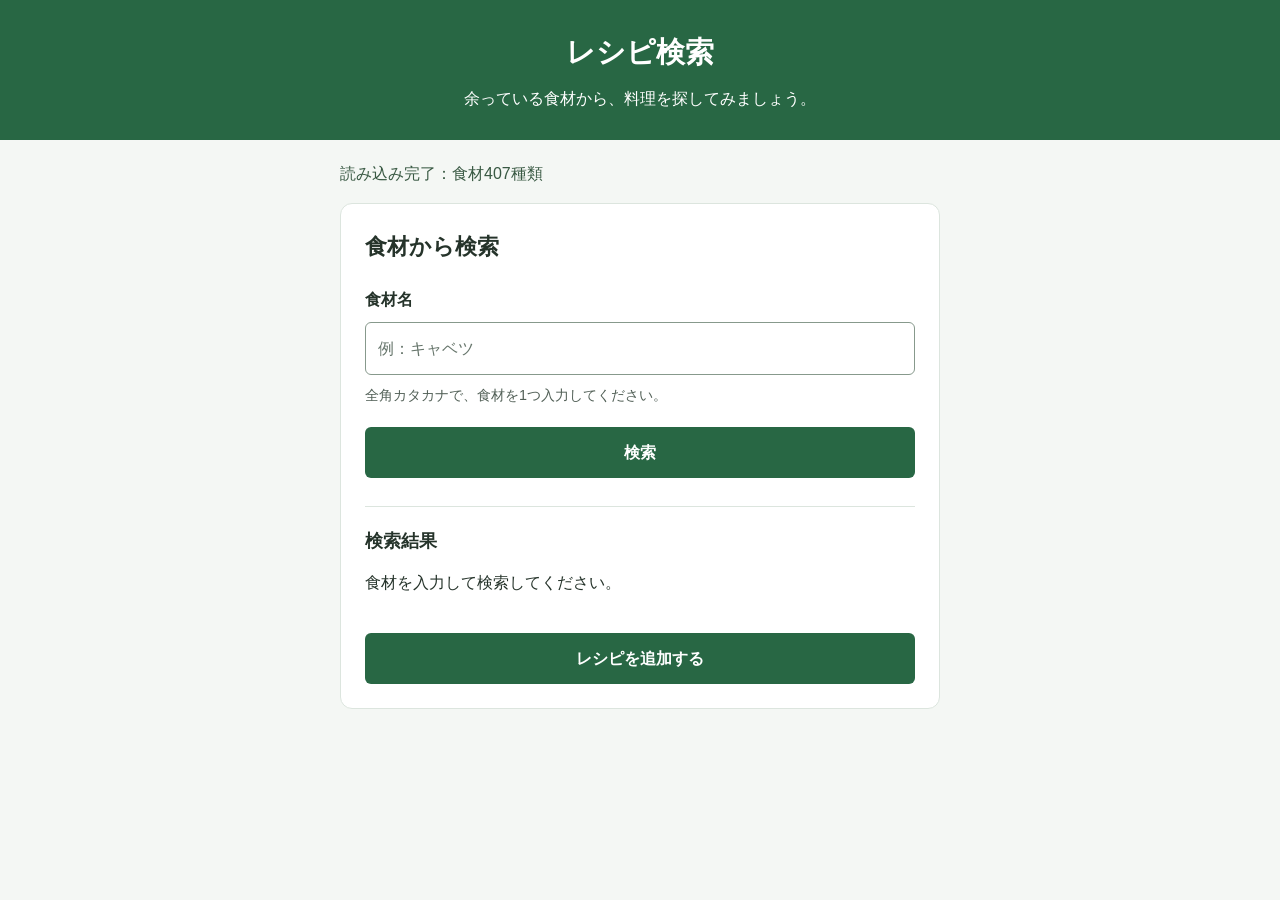
==== index.html @ 27643067 "Add files via upload" ====
<!DOCTYPE html>
<html lang="ja">
<head>
    <meta charset="UTF-8">
    <meta name="viewport" content="width=device-width, initial-scale=1.0">

    <title>レシピ検索</title>

    <link rel="stylesheet" href="./css/style.css">
    <script type="module" src="./js/main.js"></script>
</head>

<body>
    <header>
        <h1>レシピ検索</h1>
        <p>余っている食材から、料理を探してみましょう。</p>
    </header>

    <main>
        <!-- 読み込み状況や処理結果 -->
        <p id="status-message" role="status" aria-live="polite">
            レシピデータを読み込んでいます。
        </p>

        <!-- エラーメッセージ -->
        <p id="error-message" role="alert" hidden></p>

        <!-- 検索画面 -->
        <section id="search-screen" aria-labelledby="search-heading">
            <h2 id="search-heading">食材から検索</h2>

            <form id="search-form">
                <div class="form-group">
                    <label for="search-ingredient">食材名</label>

                    <input
                        type="text"
                        id="search-ingredient"
                        name="ingredient"
                        placeholder="例：キャベツ"
                        aria-describedby="search-help"
                        autocomplete="off"
                        required
                        disabled
                    >

                    <p id="search-help">
                        全角カタカナで、食材を1つ入力してください。
                    </p>
                </div>

                <button type="submit" id="search-button" disabled>
                    検索
                </button>
            </form>

            <section
                id="search-results"
                aria-labelledby="results-heading"
                aria-live="polite"
            >
                <h3 id="results-heading">検索結果</h3>

                <p id="result-message">
                    食材を入力して検索してください。
                </p>

                <!-- JavaScriptで料理名のli要素を追加する -->
                <ul id="recipe-list"></ul>
            </section>

            <button type="button" id="open-add-button" disabled>
                レシピを追加する
            </button>
        </section>

        <!-- 追加画面：最初は非表示 -->
        <section
            id="add-screen"
            aria-labelledby="add-heading"
            hidden
        >
            <h2 id="add-heading">レシピ追加</h2>

            <form id="add-form">
                <div class="form-group">
                    <label for="recipe-name">料理名</label>

                    <input
                        type="text"
                        id="recipe-name"
                        name="recipeName"
                        placeholder="例：肉じゃが"
                        aria-describedby="recipe-name-help"
                        required
                    >

                    <p id="recipe-name-help">
                        料理名には半角カンマを入れないでください。
                    </p>
                </div>

                <div class="form-group">
                    <label for="ingredient-names">材料名</label>

                    <input
                        type="text"
                        id="ingredient-names"
                        name="ingredientNames"
                        placeholder="例：ジャガイモ,タマネギ,ニンジン"
                        aria-describedby="ingredients-help"
                        autocomplete="off"
                        required
                    >

                    <p id="ingredients-help">
                        材料は全角カタカナで入力し、
                        複数ある場合は半角カンマ「,」で区切ってください。
                    </p>
                </div>

                <p>
                    追加したデータは、この端末のブラウザーに保存します。
                    他の端末とは自動共有されません。
                </p>

                <div class="button-group">
                    <button type="submit" id="confirm-add-button">
                        確定
                    </button>

                    <button type="button" id="back-button">
                        戻る
                    </button>
                </div>
            </form>
        </section>

        <noscript>
            <p>
                このアプリを使うには、
                ブラウザーのJavaScriptを有効にしてください。
            </p>
        </noscript>
    </main>
</body>
</html>
---- css/style.css ----
@charset "UTF-8";/* すべての部品で、余白や枠線を幅に含める */
* {
    box-sizing: border-box;
}

/* HTMLでhiddenが付いている要素は非表示 */
[hidden] {
    display: none !important;
}

/* ページ全体 */
body {
    margin: 0;
    background-color: #f4f7f4;
    color: #25332a;
    font-family:
        "Noto Sans JP",
        "Yu Gothic",
        "Meiryo",
        sans-serif;
    line-height: 1.7;
}

/* ページ上部 */
header {
    padding: 28px 20px;
    background-color: #286744;
    color: white;
    text-align: center;
}

header h1 {
    margin: 0 0 8px;
    font-size: 1.8rem;
}

header p {
    margin: 0;
}

/* コンテンツの幅 */
main {
    width: 100%;
    max-width: 640px;
    margin: 0 auto;
    padding: 20px;
}

/* 検索画面と追加画面 */
#search-screen,
#add-screen {
    padding: 24px;
    background-color: white;
    border: 1px solid #dce5de;
    border-radius: 12px;
}

h2 {
    margin: 0 0 20px;
    font-size: 1.4rem;
}

h3 {
    margin: 0 0 12px;
    font-size: 1.1rem;
}

/* 入力欄のまとまり */
.form-group {
    margin-bottom: 20px;
}

label {
    display: block;
    margin-bottom: 8px;
    font-weight: bold;
}

/* 入力欄 */
input[type="text"] {
    display: block;
    width: 100%;
    min-height: 48px;
    padding: 12px;
    border: 1px solid #87998c;
    border-radius: 6px;
    background-color: white;
    color: #25332a;
    font: inherit;

    /* スマホでも読みやすい文字サイズ */
    font-size: 16px;
}

input::placeholder {
    color: #66756b;
}

#search-help,
#recipe-name-help,
#ingredients-help {
    margin: 8px 0 0;
    color: #526057;
    font-size: 0.9rem;
}

/* ボタン共通 */
button {
    min-height: 48px;
    padding: 12px 20px;
    border: none;
    border-radius: 6px;
    background-color: #286744;
    color: white;
    font: inherit;
    font-weight: bold;
    cursor: pointer;
}

button:hover:not(:disabled) {
    background-color: #1d5033;
}

/* キーボード操作時の選択位置 */
input:focus-visible,
button:focus-visible {
    outline: 3px solid #1565c0;
    outline-offset: 3px;
}

/* 読み込み中など、操作できない状態 */
button:disabled {
    background-color: #e1e6e2;
    color: #59665d;
    cursor: not-allowed;
}

input:disabled {
    background-color: #edf0ed;
    color: #59665d;
    cursor: not-allowed;
}

/* 検索ボタン */
#search-button {
    width: 100%;
}

/* 検索結果 */
#search-results {
    margin-top: 28px;
    padding-top: 20px;
    border-top: 1px solid #dce5de;
}

#result-message {
    margin: 0 0 12px;
    overflow-wrap: anywhere;
}

#recipe-list {
    display: grid;
    gap: 10px;
    margin: 0;
    padding: 0;
    list-style: none;
}

#recipe-list li {
    padding: 12px 16px;
    border-left: 4px solid #398054;
    border-radius: 6px;
    background-color: #f0f6f1;
    overflow-wrap: anywhere;
}

/* 追加画面を開くボタン */
#open-add-button {
    width: 100%;
    margin-top: 24px;
}

/* 確定・戻るボタン */
.button-group {
    display: flex;
    gap: 12px;
    margin-top: 24px;
}

.button-group button {
    flex: 1;
}

#back-button {
    border: 1px solid #87998c;
    background-color: white;
    color: #25332a;
}

#back-button:hover {
    background-color: #edf3ee;
}

/* 状況・エラーメッセージ */
#status-message {
    margin: 0 0 16px;
    color: #395943;
    overflow-wrap: anywhere;
    white-space: pre-line;
}

#error-message {
    margin: 0 0 16px;
    padding: 12px;
    border: 1px solid #ba3333;
    border-radius: 6px;
    background-color: #fff0f0;
    color: #8a2020;
    overflow-wrap: anywhere;
    white-space: pre-line;
}

/* 画面幅が狭いスマホ向け */
@media (max-width: 480px) {
    header {
        padding: 22px 16px;
    }

    header h1 {
        font-size: 1.5rem;
    }

    main {
        padding: 16px 12px;
    }

    #search-screen,
    #add-screen {
        padding: 20px 16px;
    }

    .button-group {
        flex-direction: column;
    }

    .button-group button {
        width: 100%;
    }
}
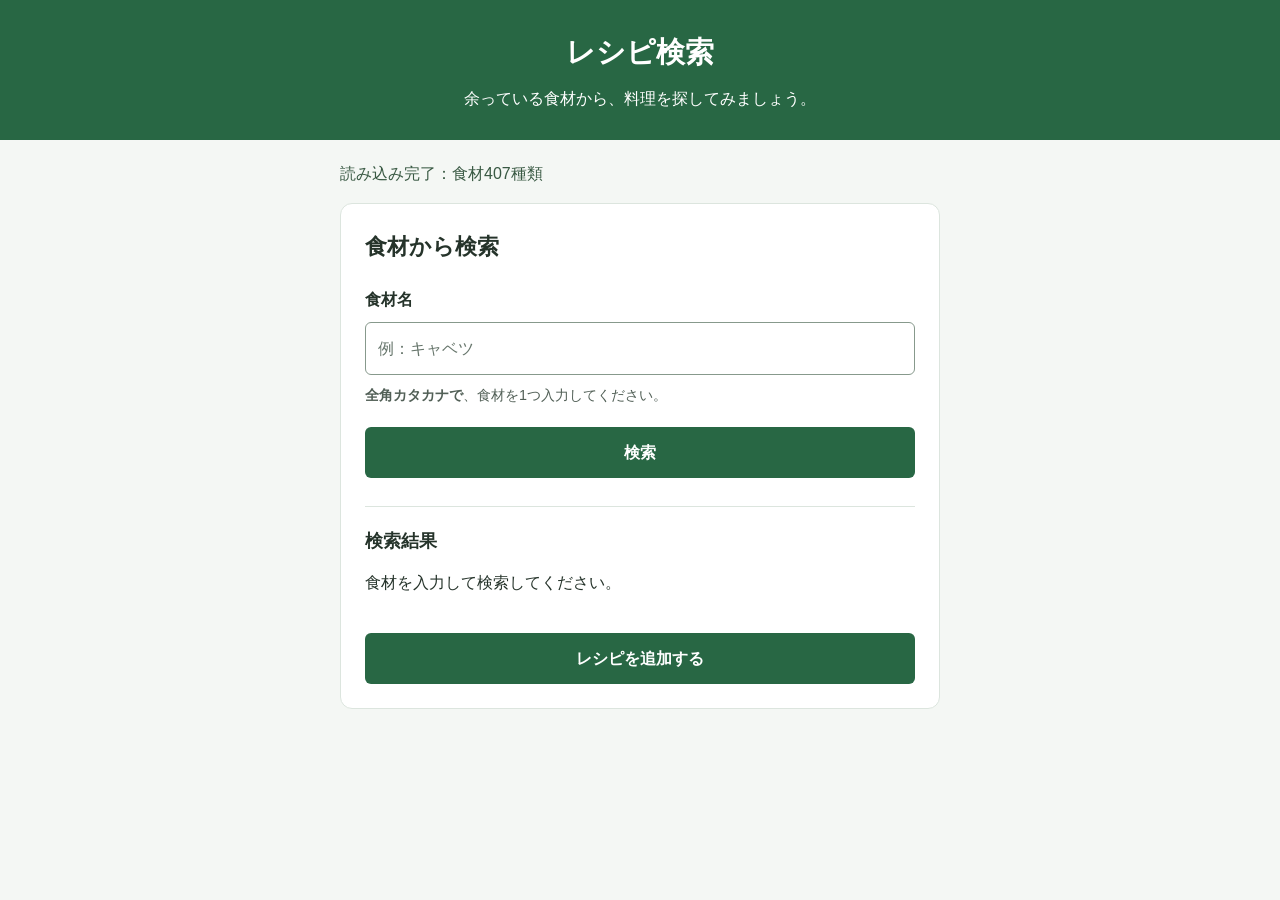
==== commit 02f63ea6: "Add files via upload" ====
--- a/index.html
+++ b/index.html
@@ -1,147 +1,147 @@
-<!DOCTYPE html>
-<html lang="ja">
-<head>
-    <meta charset="UTF-8">
-    <meta name="viewport" content="width=device-width, initial-scale=1.0">
-
-    <title>レシピ検索</title>
-
-    <link rel="stylesheet" href="./css/style.css">
-    <script type="module" src="./js/main.js"></script>
-</head>
-
-<body>
-    <header>
-        <h1>レシピ検索</h1>
-        <p>余っている食材から、料理を探してみましょう。</p>
-    </header>
-
-    <main>
-        <!-- 読み込み状況や処理結果 -->
-        <p id="status-message" role="status" aria-live="polite">
-            レシピデータを読み込んでいます。
-        </p>
-
-        <!-- エラーメッセージ -->
-        <p id="error-message" role="alert" hidden></p>
-
-        <!-- 検索画面 -->
-        <section id="search-screen" aria-labelledby="search-heading">
-            <h2 id="search-heading">食材から検索</h2>
-
-            <form id="search-form">
-                <div class="form-group">
-                    <label for="search-ingredient">食材名</label>
-
-                    <input
-                        type="text"
-                        id="search-ingredient"
-                        name="ingredient"
-                        placeholder="例：キャベツ"
-                        aria-describedby="search-help"
-                        autocomplete="off"
-                        required
-                        disabled
-                    >
-
-                    <p id="search-help">
-                        全角カタカナで、食材を1つ入力してください。
-                    </p>
-                </div>
-
-                <button type="submit" id="search-button" disabled>
-                    検索
-                </button>
-            </form>
-
-            <section
-                id="search-results"
-                aria-labelledby="results-heading"
-                aria-live="polite"
-            >
-                <h3 id="results-heading">検索結果</h3>
-
-                <p id="result-message">
-                    食材を入力して検索してください。
-                </p>
-
-                <!-- JavaScriptで料理名のli要素を追加する -->
-                <ul id="recipe-list"></ul>
-            </section>
-
-            <button type="button" id="open-add-button" disabled>
-                レシピを追加する
-            </button>
-        </section>
-
-        <!-- 追加画面：最初は非表示 -->
-        <section
-            id="add-screen"
-            aria-labelledby="add-heading"
-            hidden
-        >
-            <h2 id="add-heading">レシピ追加</h2>
-
-            <form id="add-form">
-                <div class="form-group">
-                    <label for="recipe-name">料理名</label>
-
-                    <input
-                        type="text"
-                        id="recipe-name"
-                        name="recipeName"
-                        placeholder="例：肉じゃが"
-                        aria-describedby="recipe-name-help"
-                        required
-                    >
-
-                    <p id="recipe-name-help">
-                        料理名には半角カンマを入れないでください。
-                    </p>
-                </div>
-
-                <div class="form-group">
-                    <label for="ingredient-names">材料名</label>
-
-                    <input
-                        type="text"
-                        id="ingredient-names"
-                        name="ingredientNames"
-                        placeholder="例：ジャガイモ,タマネギ,ニンジン"
-                        aria-describedby="ingredients-help"
-                        autocomplete="off"
-                        required
-                    >
-
-                    <p id="ingredients-help">
-                        材料は全角カタカナで入力し、
-                        複数ある場合は半角カンマ「,」で区切ってください。
-                    </p>
-                </div>
-
-                <p>
-                    追加したデータは、この端末のブラウザーに保存します。
-                    他の端末とは自動共有されません。
-                </p>
-
-                <div class="button-group">
-                    <button type="submit" id="confirm-add-button">
-                        確定
-                    </button>
-
-                    <button type="button" id="back-button">
-                        戻る
-                    </button>
-                </div>
-            </form>
-        </section>
-
-        <noscript>
-            <p>
-                このアプリを使うには、
-                ブラウザーのJavaScriptを有効にしてください。
-            </p>
-        </noscript>
-    </main>
-</body>
-</html>+<!DOCTYPE html>
+<html lang="ja">
+<head>
+    <meta charset="UTF-8">
+    <meta name="viewport" content="width=device-width, initial-scale=1.0">
+
+    <title>レシピ検索</title>
+
+    <link rel="stylesheet" href="./css/style.css">
+    <script type="module" src="./js/main.js"></script>
+</head>
+
+<body>
+    <header>
+        <h1>レシピ検索</h1>
+        <p>余っている食材から、料理を探してみましょう。</p>
+    </header>
+
+    <main>
+        <!-- 読み込み状況や処理結果 -->
+        <p id="status-message" role="status" aria-live="polite">
+            レシピデータを読み込んでいます。
+        </p>
+
+        <!-- エラーメッセージ -->
+        <p id="error-message" role="alert" hidden></p>
+
+        <!-- 検索画面 -->
+        <section id="search-screen" aria-labelledby="search-heading">
+            <h2 id="search-heading">食材から検索</h2>
+
+            <form id="search-form">
+                <div class="form-group">
+                    <label for="search-ingredient">食材名</label>
+
+                    <input
+                        type="text"
+                        id="search-ingredient"
+                        name="ingredient"
+                        placeholder="例：キャベツ"
+                        aria-describedby="search-help"
+                        autocomplete="off"
+                        required
+                        disabled
+                    >
+
+                    <p id="search-help">
+                        <strong>全角カタカナで</strong>、食材を1つ入力してください。
+                    </p>
+                </div>
+
+                <button type="submit" id="search-button" disabled>
+                    検索
+                </button>
+            </form>
+
+            <section
+                id="search-results"
+                aria-labelledby="results-heading"
+                aria-live="polite"
+            >
+                <h3 id="results-heading">検索結果</h3>
+
+                <p id="result-message">
+                    食材を入力して検索してください。
+                </p>
+
+                <!-- JavaScriptで料理名のli要素を追加する -->
+                <ul id="recipe-list"></ul>
+            </section>
+
+            <button type="button" id="open-add-button" disabled>
+                レシピを追加する
+            </button>
+        </section>
+
+        <!-- 追加画面：最初は非表示 -->
+        <section
+            id="add-screen"
+            aria-labelledby="add-heading"
+            hidden
+        >
+            <h2 id="add-heading">レシピ追加</h2>
+
+            <form id="add-form">
+                <div class="form-group">
+                    <label for="recipe-name">料理名</label>
+
+                    <input
+                        type="text"
+                        id="recipe-name"
+                        name="recipeName"
+                        placeholder="例：肉じゃが"
+                        aria-describedby="recipe-name-help"
+                        required
+                    >
+
+                    <p id="recipe-name-help">
+                        料理名には半角カンマを入れないでください。
+                    </p>
+                </div>
+
+                <div class="form-group">
+                    <label for="ingredient-names">材料名</label>
+
+                    <input
+                        type="text"
+                        id="ingredient-names"
+                        name="ingredientNames"
+                        placeholder="例：ジャガイモ,タマネギ,ニンジン"
+                        aria-describedby="ingredients-help"
+                        autocomplete="off"
+                        required
+                    >
+
+                    <p id="ingredients-help">
+                        材料は全角カタカナで入力し、
+                        複数ある場合は半角カンマ「,」で区切ってください。
+                    </p>
+                </div>
+
+                <p>
+                    追加したデータは、この端末のブラウザーに保存します。
+                    他の端末とは自動共有されません。
+                </p>
+
+                <div class="button-group">
+                    <button type="submit" id="confirm-add-button">
+                        確定
+                    </button>
+
+                    <button type="button" id="back-button">
+                        戻る
+                    </button>
+                </div>
+            </form>
+        </section>
+
+        <noscript>
+            <p>
+                このアプリを使うには、
+                ブラウザーのJavaScriptを有効にしてください。
+            </p>
+        </noscript>
+    </main>
+</body>
+</html>
--- a/css/style.css
+++ b/css/style.css
@@ -1,249 +1,249 @@
-@charset "UTF-8";/* すべての部品で、余白や枠線を幅に含める */
-* {
-    box-sizing: border-box;
-}
-
-/* HTMLでhiddenが付いている要素は非表示 */
-[hidden] {
-    display: none !important;
-}
-
-/* ページ全体 */
-body {
-    margin: 0;
-    background-color: #f4f7f4;
-    color: #25332a;
-    font-family:
-        "Noto Sans JP",
-        "Yu Gothic",
-        "Meiryo",
-        sans-serif;
-    line-height: 1.7;
-}
-
-/* ページ上部 */
-header {
-    padding: 28px 20px;
-    background-color: #286744;
-    color: white;
-    text-align: center;
-}
-
-header h1 {
-    margin: 0 0 8px;
-    font-size: 1.8rem;
-}
-
-header p {
-    margin: 0;
-}
-
-/* コンテンツの幅 */
-main {
-    width: 100%;
-    max-width: 640px;
-    margin: 0 auto;
-    padding: 20px;
-}
-
-/* 検索画面と追加画面 */
-#search-screen,
-#add-screen {
-    padding: 24px;
-    background-color: white;
-    border: 1px solid #dce5de;
-    border-radius: 12px;
-}
-
-h2 {
-    margin: 0 0 20px;
-    font-size: 1.4rem;
-}
-
-h3 {
-    margin: 0 0 12px;
-    font-size: 1.1rem;
-}
-
-/* 入力欄のまとまり */
-.form-group {
-    margin-bottom: 20px;
-}
-
-label {
-    display: block;
-    margin-bottom: 8px;
-    font-weight: bold;
-}
-
-/* 入力欄 */
-input[type="text"] {
-    display: block;
-    width: 100%;
-    min-height: 48px;
-    padding: 12px;
-    border: 1px solid #87998c;
-    border-radius: 6px;
-    background-color: white;
-    color: #25332a;
-    font: inherit;
-
-    /* スマホでも読みやすい文字サイズ */
-    font-size: 16px;
-}
-
-input::placeholder {
-    color: #66756b;
-}
-
-#search-help,
-#recipe-name-help,
-#ingredients-help {
-    margin: 8px 0 0;
-    color: #526057;
-    font-size: 0.9rem;
-}
-
-/* ボタン共通 */
-button {
-    min-height: 48px;
-    padding: 12px 20px;
-    border: none;
-    border-radius: 6px;
-    background-color: #286744;
-    color: white;
-    font: inherit;
-    font-weight: bold;
-    cursor: pointer;
-}
-
-button:hover:not(:disabled) {
-    background-color: #1d5033;
-}
-
-/* キーボード操作時の選択位置 */
-input:focus-visible,
-button:focus-visible {
-    outline: 3px solid #1565c0;
-    outline-offset: 3px;
-}
-
-/* 読み込み中など、操作できない状態 */
-button:disabled {
-    background-color: #e1e6e2;
-    color: #59665d;
-    cursor: not-allowed;
-}
-
-input:disabled {
-    background-color: #edf0ed;
-    color: #59665d;
-    cursor: not-allowed;
-}
-
-/* 検索ボタン */
-#search-button {
-    width: 100%;
-}
-
-/* 検索結果 */
-#search-results {
-    margin-top: 28px;
-    padding-top: 20px;
-    border-top: 1px solid #dce5de;
-}
-
-#result-message {
-    margin: 0 0 12px;
-    overflow-wrap: anywhere;
-}
-
-#recipe-list {
-    display: grid;
-    gap: 10px;
-    margin: 0;
-    padding: 0;
-    list-style: none;
-}
-
-#recipe-list li {
-    padding: 12px 16px;
-    border-left: 4px solid #398054;
-    border-radius: 6px;
-    background-color: #f0f6f1;
-    overflow-wrap: anywhere;
-}
-
-/* 追加画面を開くボタン */
-#open-add-button {
-    width: 100%;
-    margin-top: 24px;
-}
-
-/* 確定・戻るボタン */
-.button-group {
-    display: flex;
-    gap: 12px;
-    margin-top: 24px;
-}
-
-.button-group button {
-    flex: 1;
-}
-
-#back-button {
-    border: 1px solid #87998c;
-    background-color: white;
-    color: #25332a;
-}
-
-#back-button:hover {
-    background-color: #edf3ee;
-}
-
-/* 状況・エラーメッセージ */
-#status-message {
-    margin: 0 0 16px;
-    color: #395943;
-    overflow-wrap: anywhere;
-    white-space: pre-line;
-}
-
-#error-message {
-    margin: 0 0 16px;
-    padding: 12px;
-    border: 1px solid #ba3333;
-    border-radius: 6px;
-    background-color: #fff0f0;
-    color: #8a2020;
-    overflow-wrap: anywhere;
-    white-space: pre-line;
-}
-
-/* 画面幅が狭いスマホ向け */
-@media (max-width: 480px) {
-    header {
-        padding: 22px 16px;
-    }
-
-    header h1 {
-        font-size: 1.5rem;
-    }
-
-    main {
-        padding: 16px 12px;
-    }
-
-    #search-screen,
-    #add-screen {
-        padding: 20px 16px;
-    }
-
-    .button-group {
-        flex-direction: column;
-    }
-
-    .button-group button {
-        width: 100%;
-    }
+@charset "UTF-8";/* すべての部品で、余白や枠線を幅に含める */
+* {
+    box-sizing: border-box;
+}
+
+/* HTMLでhiddenが付いている要素は非表示 */
+[hidden] {
+    display: none !important;
+}
+
+/* ページ全体 */
+body {
+    margin: 0;
+    background-color: #f4f7f4;
+    color: #25332a;
+    font-family:
+        "Noto Sans JP",
+        "Yu Gothic",
+        "Meiryo",
+        sans-serif;
+    line-height: 1.7;
+}
+
+/* ページ上部 */
+header {
+    padding: 28px 20px;
+    background-color: #286744;
+    color: white;
+    text-align: center;
+}
+
+header h1 {
+    margin: 0 0 8px;
+    font-size: 1.8rem;
+}
+
+header p {
+    margin: 0;
+}
+
+/* コンテンツの幅 */
+main {
+    width: 100%;
+    max-width: 640px;
+    margin: 0 auto;
+    padding: 20px;
+}
+
+/* 検索画面と追加画面 */
+#search-screen,
+#add-screen {
+    padding: 24px;
+    background-color: white;
+    border: 1px solid #dce5de;
+    border-radius: 12px;
+}
+
+h2 {
+    margin: 0 0 20px;
+    font-size: 1.4rem;
+}
+
+h3 {
+    margin: 0 0 12px;
+    font-size: 1.1rem;
+}
+
+/* 入力欄のまとまり */
+.form-group {
+    margin-bottom: 20px;
+}
+
+label {
+    display: block;
+    margin-bottom: 8px;
+    font-weight: bold;
+}
+
+/* 入力欄 */
+input[type="text"] {
+    display: block;
+    width: 100%;
+    min-height: 48px;
+    padding: 12px;
+    border: 1px solid #87998c;
+    border-radius: 6px;
+    background-color: white;
+    color: #25332a;
+    font: inherit;
+
+    /* スマホでも読みやすい文字サイズ */
+    font-size: 16px;
+}
+
+input::placeholder {
+    color: #66756b;
+}
+
+#search-help,
+#recipe-name-help,
+#ingredients-help {
+    margin: 8px 0 0;
+    color: #526057;
+    font-size: 0.9rem;
+}
+
+/* ボタン共通 */
+button {
+    min-height: 48px;
+    padding: 12px 20px;
+    border: none;
+    border-radius: 6px;
+    background-color: #286744;
+    color: white;
+    font: inherit;
+    font-weight: bold;
+    cursor: pointer;
+}
+
+button:hover:not(:disabled) {
+    background-color: #1d5033;
+}
+
+/* キーボード操作時の選択位置 */
+input:focus-visible,
+button:focus-visible {
+    outline: 3px solid #1565c0;
+    outline-offset: 3px;
+}
+
+/* 読み込み中など、操作できない状態 */
+button:disabled {
+    background-color: #e1e6e2;
+    color: #59665d;
+    cursor: not-allowed;
+}
+
+input:disabled {
+    background-color: #edf0ed;
+    color: #59665d;
+    cursor: not-allowed;
+}
+
+/* 検索ボタン */
+#search-button {
+    width: 100%;
+}
+
+/* 検索結果 */
+#search-results {
+    margin-top: 28px;
+    padding-top: 20px;
+    border-top: 1px solid #dce5de;
+}
+
+#result-message {
+    margin: 0 0 12px;
+    overflow-wrap: anywhere;
+}
+
+#recipe-list {
+    display: grid;
+    gap: 10px;
+    margin: 0;
+    padding: 0;
+    list-style: none;
+}
+
+#recipe-list li {
+    padding: 12px 16px;
+    border-left: 4px solid #398054;
+    border-radius: 6px;
+    background-color: #f0f6f1;
+    overflow-wrap: anywhere;
+}
+
+/* 追加画面を開くボタン */
+#open-add-button {
+    width: 100%;
+    margin-top: 24px;
+}
+
+/* 確定・戻るボタン */
+.button-group {
+    display: flex;
+    gap: 12px;
+    margin-top: 24px;
+}
+
+.button-group button {
+    flex: 1;
+}
+
+#back-button {
+    border: 1px solid #87998c;
+    background-color: white;
+    color: #25332a;
+}
+
+#back-button:hover {
+    background-color: #edf3ee;
+}
+
+/* 状況・エラーメッセージ */
+#status-message {
+    margin: 0 0 16px;
+    color: #395943;
+    overflow-wrap: anywhere;
+    white-space: pre-line;
+}
+
+#error-message {
+    margin: 0 0 16px;
+    padding: 12px;
+    border: 1px solid #ba3333;
+    border-radius: 6px;
+    background-color: #fff0f0;
+    color: #8a2020;
+    overflow-wrap: anywhere;
+    white-space: pre-line;
+}
+
+/* 画面幅が狭いスマホ向け */
+@media (max-width: 480px) {
+    header {
+        padding: 22px 16px;
+    }
+
+    header h1 {
+        font-size: 1.5rem;
+    }
+
+    main {
+        padding: 16px 12px;
+    }
+
+    #search-screen,
+    #add-screen {
+        padding: 20px 16px;
+    }
+
+    .button-group {
+        flex-direction: column;
+    }
+
+    .button-group button {
+        width: 100%;
+    }
 }
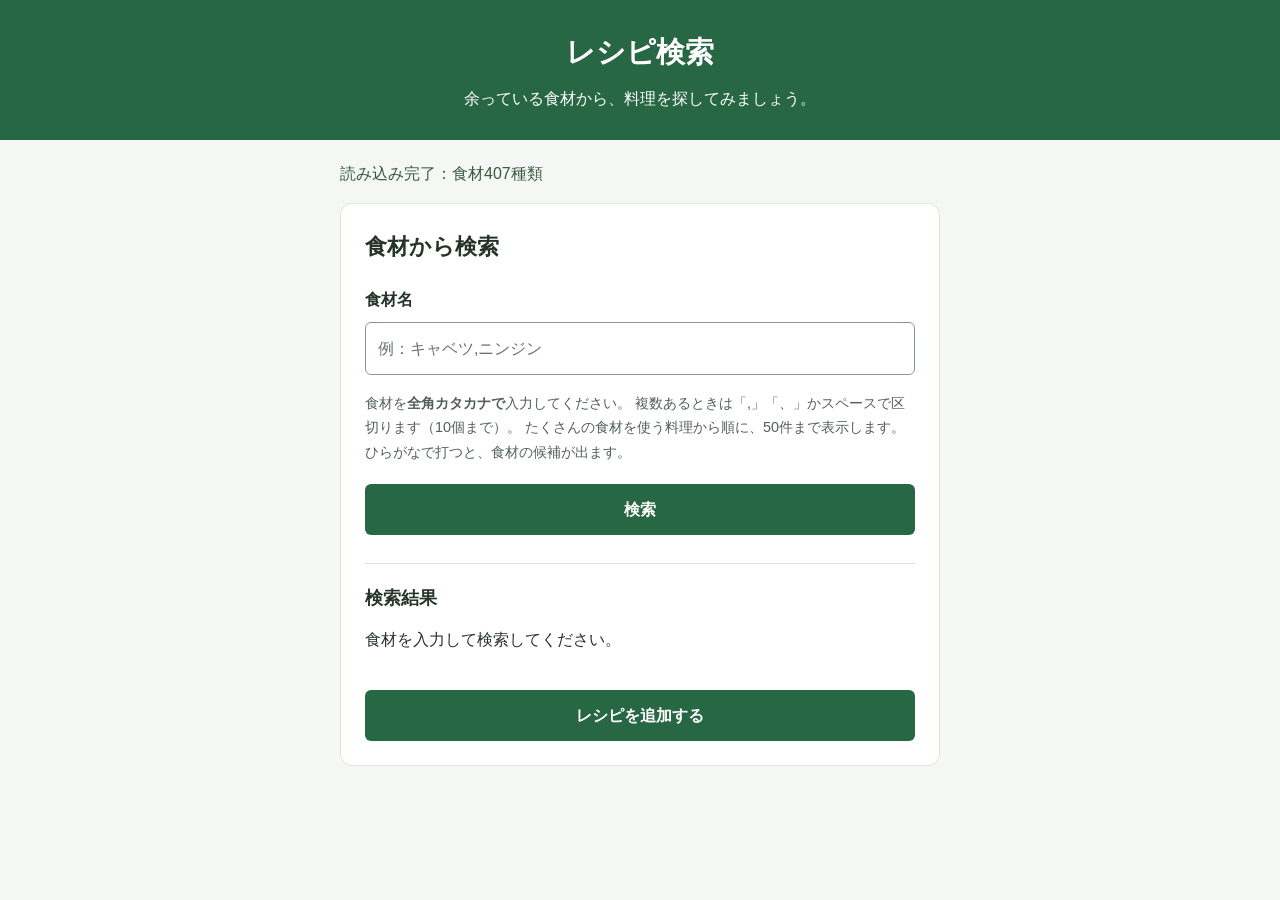
==== commit 3691a57f: "Add files via upload" ====
--- a/index.html
+++ b/index.html
@@ -33,19 +33,45 @@
                 <div class="form-group">
                     <label for="search-ingredient">食材名</label>
 
-                    <input
-                        type="text"
-                        id="search-ingredient"
-                        name="ingredient"
-                        placeholder="例：キャベツ"
-                        aria-describedby="search-help"
-                        autocomplete="off"
-                        required
-                        disabled
-                    >
+                    <!-- 候補を検索欄のすぐ下に重ねるための入れ物 -->
+                    <div class="combobox">
+                        <input
+                            type="text"
+                            id="search-ingredient"
+                            name="ingredient"
+                            placeholder="例：キャベツ,ニンジン"
+                            role="combobox"
+                            aria-autocomplete="list"
+                            aria-expanded="false"
+                            aria-controls="search-suggestions"
+                            aria-describedby="search-help"
+                            autocomplete="off"
+                            required
+                            disabled
+                        >
+
+                        <!-- 入力候補：JavaScriptで li 要素を追加する -->
+                        <ul
+                            id="search-suggestions"
+                            role="listbox"
+                            aria-label="食材の候補"
+                            hidden
+                        ></ul>
+                    </div>
+
+                    <!-- 候補の件数を読み上げるための領域（画面には出さない） -->
+                    <p
+                        id="suggestions-status"
+                        class="visually-hidden"
+                        role="status"
+                        aria-live="polite"
+                    ></p>
 
                     <p id="search-help">
-                        <strong>全角カタカナで</strong>、食材を1つ入力してください。
+                        食材を<strong>全角カタカナで</strong>入力してください。
+                        複数あるときは「,」「、」かスペースで区切ります（10個まで）。
+                        たくさんの食材を使う料理から順に、50件まで表示します。
+                        ひらがなで打つと、食材の候補が出ます。
                     </p>
                 </div>
 
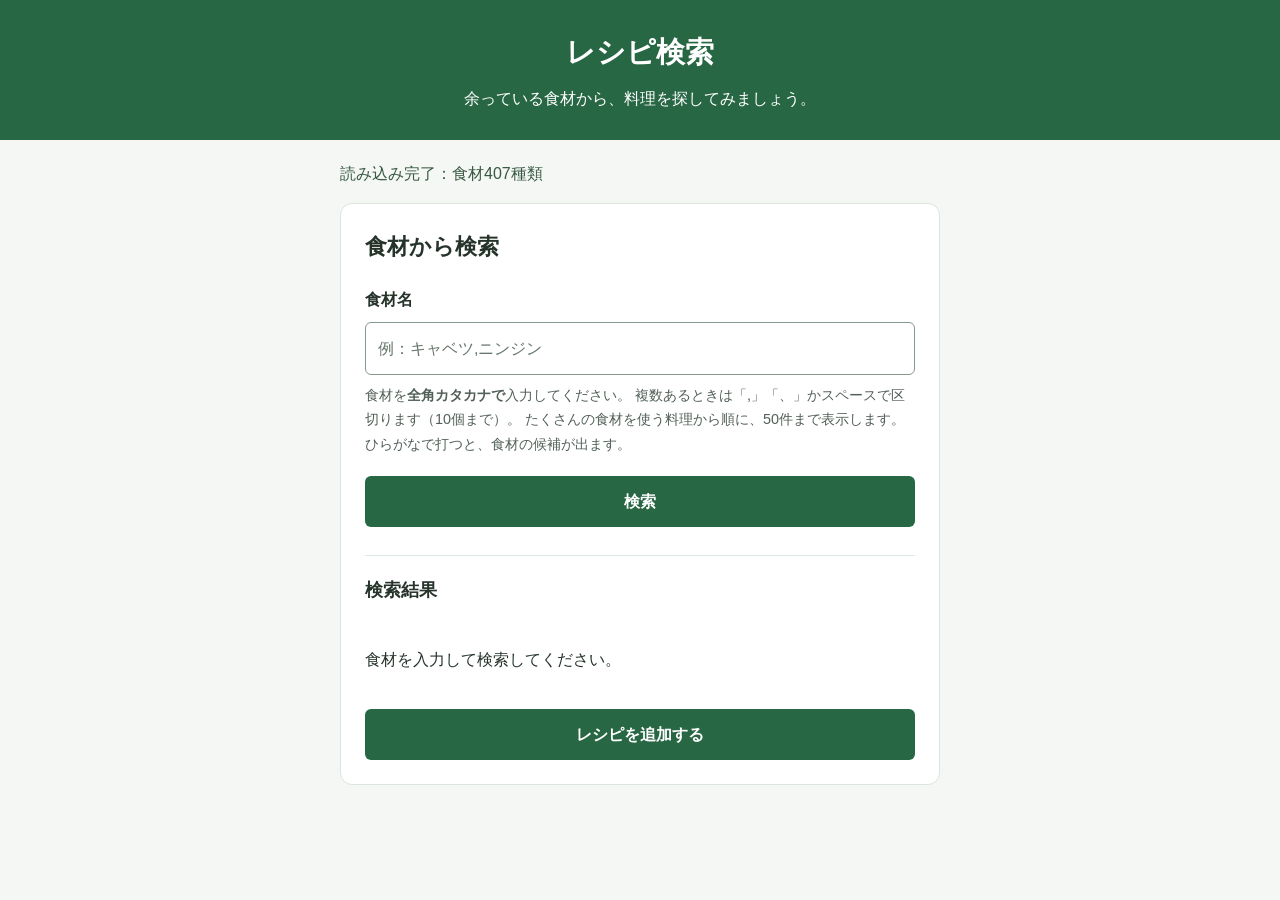
==== commit 34c06f94: "公開用に、最新の機能をそろえ、開発用のファイルを外す このリポジトリは公開用なので、アプリの動作に必要なファイルと README だけを置く。 開発用リポジトリ（24j5103-creator/rec" ====
--- a/index.html
+++ b/index.html
@@ -1,173 +1,173 @@
-<!DOCTYPE html>
-<html lang="ja">
-<head>
-    <meta charset="UTF-8">
-    <meta name="viewport" content="width=device-width, initial-scale=1.0">
-
-    <title>レシピ検索</title>
-
-    <link rel="stylesheet" href="./css/style.css">
-    <script type="module" src="./js/main.js"></script>
-</head>
-
-<body>
-    <header>
-        <h1>レシピ検索</h1>
-        <p>余っている食材から、料理を探してみましょう。</p>
-    </header>
-
-    <main>
-        <!-- 読み込み状況や処理結果 -->
-        <p id="status-message" role="status" aria-live="polite">
-            レシピデータを読み込んでいます。
-        </p>
-
-        <!-- エラーメッセージ -->
-        <p id="error-message" role="alert" hidden></p>
-
-        <!-- 検索画面 -->
-        <section id="search-screen" aria-labelledby="search-heading">
-            <h2 id="search-heading">食材から検索</h2>
-
-            <form id="search-form">
-                <div class="form-group">
-                    <label for="search-ingredient">食材名</label>
-
-                    <!-- 候補を検索欄のすぐ下に重ねるための入れ物 -->
-                    <div class="combobox">
-                        <input
-                            type="text"
-                            id="search-ingredient"
-                            name="ingredient"
-                            placeholder="例：キャベツ,ニンジン"
-                            role="combobox"
-                            aria-autocomplete="list"
-                            aria-expanded="false"
-                            aria-controls="search-suggestions"
-                            aria-describedby="search-help"
-                            autocomplete="off"
-                            required
-                            disabled
-                        >
-
-                        <!-- 入力候補：JavaScriptで li 要素を追加する -->
-                        <ul
-                            id="search-suggestions"
-                            role="listbox"
-                            aria-label="食材の候補"
-                            hidden
-                        ></ul>
-                    </div>
-
-                    <!-- 候補の件数を読み上げるための領域（画面には出さない） -->
-                    <p
-                        id="suggestions-status"
-                        class="visually-hidden"
-                        role="status"
-                        aria-live="polite"
-                    ></p>
-
-                    <p id="search-help">
-                        食材を<strong>全角カタカナで</strong>入力してください。
-                        複数あるときは「,」「、」かスペースで区切ります（10個まで）。
-                        たくさんの食材を使う料理から順に、50件まで表示します。
-                        ひらがなで打つと、食材の候補が出ます。
-                    </p>
-                </div>
-
-                <button type="submit" id="search-button" disabled>
-                    検索
-                </button>
-            </form>
-
-            <section
-                id="search-results"
-                aria-labelledby="results-heading"
-                aria-live="polite"
-            >
-                <h3 id="results-heading">検索結果</h3>
-
-                <p id="result-message">
-                    食材を入力して検索してください。
-                </p>
-
-                <!-- JavaScriptで料理名のli要素を追加する -->
-                <ul id="recipe-list"></ul>
-            </section>
-
-            <button type="button" id="open-add-button" disabled>
-                レシピを追加する
-            </button>
-        </section>
-
-        <!-- 追加画面：最初は非表示 -->
-        <section
-            id="add-screen"
-            aria-labelledby="add-heading"
-            hidden
-        >
-            <h2 id="add-heading">レシピ追加</h2>
-
-            <form id="add-form">
-                <div class="form-group">
-                    <label for="recipe-name">料理名</label>
-
-                    <input
-                        type="text"
-                        id="recipe-name"
-                        name="recipeName"
-                        placeholder="例：肉じゃが"
-                        aria-describedby="recipe-name-help"
-                        required
-                    >
-
-                    <p id="recipe-name-help">
-                        料理名には半角カンマを入れないでください。
-                    </p>
-                </div>
-
-                <div class="form-group">
-                    <label for="ingredient-names">材料名</label>
-
-                    <input
-                        type="text"
-                        id="ingredient-names"
-                        name="ingredientNames"
-                        placeholder="例：ジャガイモ,タマネギ,ニンジン"
-                        aria-describedby="ingredients-help"
-                        autocomplete="off"
-                        required
-                    >
-
-                    <p id="ingredients-help">
-                        材料は全角カタカナで入力し、
-                        複数ある場合は半角カンマ「,」で区切ってください。
-                    </p>
-                </div>
-
-                <p>
-                    追加したデータは、この端末のブラウザーに保存します。
-                    他の端末とは自動共有されません。
-                </p>
-
-                <div class="button-group">
-                    <button type="submit" id="confirm-add-button">
-                        確定
-                    </button>
-
-                    <button type="button" id="back-button">
-                        戻る
-                    </button>
-                </div>
-            </form>
-        </section>
-
-        <noscript>
-            <p>
-                このアプリを使うには、
-                ブラウザーのJavaScriptを有効にしてください。
-            </p>
-        </noscript>
-    </main>
-</body>
-</html>
+<!DOCTYPE html>
+<html lang="ja">
+<head>
+    <meta charset="UTF-8">
+    <meta name="viewport" content="width=device-width, initial-scale=1.0">
+
+    <title>レシピ検索</title>
+
+    <link rel="stylesheet" href="./css/style.css">
+    <script type="module" src="./js/main.js"></script>
+</head>
+
+<body>
+    <header>
+        <h1>レシピ検索</h1>
+        <p>余っている食材から、料理を探してみましょう。</p>
+    </header>
+
+    <main>
+        <!-- 読み込み状況や処理結果 -->
+        <p id="status-message" role="status" aria-live="polite">
+            レシピデータを読み込んでいます。
+        </p>
+
+        <!-- エラーメッセージ -->
+        <p id="error-message" role="alert" hidden></p>
+
+        <!-- 検索画面 -->
+        <section id="search-screen" aria-labelledby="search-heading">
+            <h2 id="search-heading">食材から検索</h2>
+
+            <form id="search-form">
+                <div class="form-group">
+                    <label for="search-ingredient">食材名</label>
+
+                    <!-- 候補を検索欄のすぐ下に重ねるための入れ物 -->
+                    <div class="combobox">
+                        <input
+                            type="text"
+                            id="search-ingredient"
+                            name="ingredient"
+                            placeholder="例：キャベツ,ニンジン"
+                            role="combobox"
+                            aria-autocomplete="list"
+                            aria-expanded="false"
+                            aria-controls="search-suggestions"
+                            aria-describedby="search-help"
+                            autocomplete="off"
+                            required
+                            disabled
+                        >
+
+                        <!-- 入力候補：JavaScriptで li 要素を追加する -->
+                        <ul
+                            id="search-suggestions"
+                            role="listbox"
+                            aria-label="食材の候補"
+                            hidden
+                        ></ul>
+                    </div>
+
+                    <!-- 候補の件数を読み上げるための領域（画面には出さない） -->
+                    <p
+                        id="suggestions-status"
+                        class="visually-hidden"
+                        role="status"
+                        aria-live="polite"
+                    ></p>
+
+                    <p id="search-help">
+                        食材を<strong>全角カタカナで</strong>入力してください。
+                        複数あるときは「,」「、」かスペースで区切ります（10個まで）。
+                        たくさんの食材を使う料理から順に、50件まで表示します。
+                        ひらがなで打つと、食材の候補が出ます。
+                    </p>
+                </div>
+
+                <button type="submit" id="search-button" disabled>
+                    検索
+                </button>
+            </form>
+
+            <section
+                id="search-results"
+                aria-labelledby="results-heading"
+                aria-live="polite"
+            >
+                <h3 id="results-heading">検索結果</h3>
+
+                <p id="result-message">
+                    食材を入力して検索してください。
+                </p>
+
+                <!-- JavaScriptで料理名のli要素を追加する -->
+                <ul id="recipe-list"></ul>
+            </section>
+
+            <button type="button" id="open-add-button" disabled>
+                レシピを追加する
+            </button>
+        </section>
+
+        <!-- 追加画面：最初は非表示 -->
+        <section
+            id="add-screen"
+            aria-labelledby="add-heading"
+            hidden
+        >
+            <h2 id="add-heading">レシピ追加</h2>
+
+            <form id="add-form">
+                <div class="form-group">
+                    <label for="recipe-name">料理名</label>
+
+                    <input
+                        type="text"
+                        id="recipe-name"
+                        name="recipeName"
+                        placeholder="例：肉じゃが"
+                        aria-describedby="recipe-name-help"
+                        required
+                    >
+
+                    <p id="recipe-name-help">
+                        料理名には半角カンマを入れないでください。
+                    </p>
+                </div>
+
+                <div class="form-group">
+                    <label for="ingredient-names">材料名</label>
+
+                    <input
+                        type="text"
+                        id="ingredient-names"
+                        name="ingredientNames"
+                        placeholder="例：ジャガイモ,タマネギ,ニンジン"
+                        aria-describedby="ingredients-help"
+                        autocomplete="off"
+                        required
+                    >
+
+                    <p id="ingredients-help">
+                        材料は全角カタカナで入力し、
+                        複数ある場合は半角カンマ「,」で区切ってください。
+                    </p>
+                </div>
+
+                <p>
+                    追加したデータは、この端末のブラウザーに保存します。
+                    他の端末とは自動共有されません。
+                </p>
+
+                <div class="button-group">
+                    <button type="submit" id="confirm-add-button">
+                        確定
+                    </button>
+
+                    <button type="button" id="back-button">
+                        戻る
+                    </button>
+                </div>
+            </form>
+        </section>
+
+        <noscript>
+            <p>
+                このアプリを使うには、
+                ブラウザーのJavaScriptを有効にしてください。
+            </p>
+        </noscript>
+    </main>
+</body>
+</html>
--- a/css/style.css
+++ b/css/style.css
@@ -1,249 +1,337 @@
-@charset "UTF-8";/* すべての部品で、余白や枠線を幅に含める */
-* {
-    box-sizing: border-box;
-}
-
-/* HTMLでhiddenが付いている要素は非表示 */
-[hidden] {
-    display: none !important;
-}
-
-/* ページ全体 */
-body {
-    margin: 0;
-    background-color: #f4f7f4;
-    color: #25332a;
-    font-family:
-        "Noto Sans JP",
-        "Yu Gothic",
-        "Meiryo",
-        sans-serif;
-    line-height: 1.7;
-}
-
-/* ページ上部 */
-header {
-    padding: 28px 20px;
-    background-color: #286744;
-    color: white;
-    text-align: center;
-}
-
-header h1 {
-    margin: 0 0 8px;
-    font-size: 1.8rem;
-}
-
-header p {
-    margin: 0;
-}
-
-/* コンテンツの幅 */
-main {
-    width: 100%;
-    max-width: 640px;
-    margin: 0 auto;
-    padding: 20px;
-}
-
-/* 検索画面と追加画面 */
-#search-screen,
-#add-screen {
-    padding: 24px;
-    background-color: white;
-    border: 1px solid #dce5de;
-    border-radius: 12px;
-}
-
-h2 {
-    margin: 0 0 20px;
-    font-size: 1.4rem;
-}
-
-h3 {
-    margin: 0 0 12px;
-    font-size: 1.1rem;
-}
-
-/* 入力欄のまとまり */
-.form-group {
-    margin-bottom: 20px;
-}
-
-label {
-    display: block;
-    margin-bottom: 8px;
-    font-weight: bold;
-}
-
-/* 入力欄 */
-input[type="text"] {
-    display: block;
-    width: 100%;
-    min-height: 48px;
-    padding: 12px;
-    border: 1px solid #87998c;
-    border-radius: 6px;
-    background-color: white;
-    color: #25332a;
-    font: inherit;
-
-    /* スマホでも読みやすい文字サイズ */
-    font-size: 16px;
-}
-
-input::placeholder {
-    color: #66756b;
-}
-
-#search-help,
-#recipe-name-help,
-#ingredients-help {
-    margin: 8px 0 0;
-    color: #526057;
-    font-size: 0.9rem;
-}
-
-/* ボタン共通 */
-button {
-    min-height: 48px;
-    padding: 12px 20px;
-    border: none;
-    border-radius: 6px;
-    background-color: #286744;
-    color: white;
-    font: inherit;
-    font-weight: bold;
-    cursor: pointer;
-}
-
-button:hover:not(:disabled) {
-    background-color: #1d5033;
-}
-
-/* キーボード操作時の選択位置 */
-input:focus-visible,
-button:focus-visible {
-    outline: 3px solid #1565c0;
-    outline-offset: 3px;
-}
-
-/* 読み込み中など、操作できない状態 */
-button:disabled {
-    background-color: #e1e6e2;
-    color: #59665d;
-    cursor: not-allowed;
-}
-
-input:disabled {
-    background-color: #edf0ed;
-    color: #59665d;
-    cursor: not-allowed;
-}
-
-/* 検索ボタン */
-#search-button {
-    width: 100%;
-}
-
-/* 検索結果 */
-#search-results {
-    margin-top: 28px;
-    padding-top: 20px;
-    border-top: 1px solid #dce5de;
-}
-
-#result-message {
-    margin: 0 0 12px;
-    overflow-wrap: anywhere;
-}
-
-#recipe-list {
-    display: grid;
-    gap: 10px;
-    margin: 0;
-    padding: 0;
-    list-style: none;
-}
-
-#recipe-list li {
-    padding: 12px 16px;
-    border-left: 4px solid #398054;
-    border-radius: 6px;
-    background-color: #f0f6f1;
-    overflow-wrap: anywhere;
-}
-
-/* 追加画面を開くボタン */
-#open-add-button {
-    width: 100%;
-    margin-top: 24px;
-}
-
-/* 確定・戻るボタン */
-.button-group {
-    display: flex;
-    gap: 12px;
-    margin-top: 24px;
-}
-
-.button-group button {
-    flex: 1;
-}
-
-#back-button {
-    border: 1px solid #87998c;
-    background-color: white;
-    color: #25332a;
-}
-
-#back-button:hover {
-    background-color: #edf3ee;
-}
-
-/* 状況・エラーメッセージ */
-#status-message {
-    margin: 0 0 16px;
-    color: #395943;
-    overflow-wrap: anywhere;
-    white-space: pre-line;
-}
-
-#error-message {
-    margin: 0 0 16px;
-    padding: 12px;
-    border: 1px solid #ba3333;
-    border-radius: 6px;
-    background-color: #fff0f0;
-    color: #8a2020;
-    overflow-wrap: anywhere;
-    white-space: pre-line;
-}
-
-/* 画面幅が狭いスマホ向け */
-@media (max-width: 480px) {
-    header {
-        padding: 22px 16px;
-    }
-
-    header h1 {
-        font-size: 1.5rem;
-    }
-
-    main {
-        padding: 16px 12px;
-    }
-
-    #search-screen,
-    #add-screen {
-        padding: 20px 16px;
-    }
-
-    .button-group {
-        flex-direction: column;
-    }
-
-    .button-group button {
-        width: 100%;
-    }
+@charset "UTF-8";/* すべての部品で、余白や枠線を幅に含める */
+* {
+    box-sizing: border-box;
+}
+
+/* HTMLでhiddenが付いている要素は非表示 */
+[hidden] {
+    display: none !important;
+}
+
+/* ページ全体 */
+body {
+    margin: 0;
+    background-color: #f4f7f4;
+    color: #25332a;
+    font-family:
+        "Noto Sans JP",
+        "Yu Gothic",
+        "Meiryo",
+        sans-serif;
+    line-height: 1.7;
+}
+
+/* ページ上部 */
+header {
+    padding: 28px 20px;
+    background-color: #286744;
+    color: white;
+    text-align: center;
+}
+
+header h1 {
+    margin: 0 0 8px;
+    font-size: 1.8rem;
+}
+
+header p {
+    margin: 0;
+}
+
+/* コンテンツの幅 */
+main {
+    width: 100%;
+    max-width: 640px;
+    margin: 0 auto;
+    padding: 20px;
+}
+
+/* 検索画面と追加画面 */
+#search-screen,
+#add-screen {
+    padding: 24px;
+    background-color: white;
+    border: 1px solid #dce5de;
+    border-radius: 12px;
+}
+
+h2 {
+    margin: 0 0 20px;
+    font-size: 1.4rem;
+}
+
+h3 {
+    margin: 0 0 12px;
+    font-size: 1.1rem;
+}
+
+/* 入力欄のまとまり */
+.form-group {
+    margin-bottom: 20px;
+}
+
+label {
+    display: block;
+    margin-bottom: 8px;
+    font-weight: bold;
+}
+
+/* 入力欄 */
+input[type="text"] {
+    display: block;
+    width: 100%;
+    min-height: 48px;
+    padding: 12px;
+    border: 1px solid #87998c;
+    border-radius: 6px;
+    background-color: white;
+    color: #25332a;
+    font: inherit;
+
+    /* スマホでも読みやすい文字サイズ */
+    font-size: 16px;
+}
+
+input::placeholder {
+    color: #66756b;
+}
+
+#search-help,
+#recipe-name-help,
+#ingredients-help {
+    margin: 8px 0 0;
+    color: #526057;
+    font-size: 0.9rem;
+}
+
+/* ボタン共通 */
+button {
+    min-height: 48px;
+    padding: 12px 20px;
+    border: none;
+    border-radius: 6px;
+    background-color: #286744;
+    color: white;
+    font: inherit;
+    font-weight: bold;
+    cursor: pointer;
+}
+
+button:hover:not(:disabled) {
+    background-color: #1d5033;
+}
+
+/* キーボード操作時の選択位置 */
+input:focus-visible,
+button:focus-visible {
+    outline: 3px solid #1565c0;
+    outline-offset: 3px;
+}
+
+/* 読み込み中など、操作できない状態 */
+button:disabled {
+    background-color: #e1e6e2;
+    color: #59665d;
+    cursor: not-allowed;
+}
+
+input:disabled {
+    background-color: #edf0ed;
+    color: #59665d;
+    cursor: not-allowed;
+}
+
+/* 入力候補：検索欄のすぐ下に重ねて出す */
+.combobox {
+    position: relative;
+}
+
+#search-suggestions {
+    position: absolute;
+    top: calc(100% + 4px);
+    left: 0;
+    right: 0;
+    z-index: 10;
+    margin: 0;
+    padding: 4px;
+    border: 1px solid #87998c;
+    border-radius: 6px;
+    background-color: white;
+    box-shadow: 0 6px 16px rgba(37, 51, 42, 0.18);
+    list-style: none;
+}
+
+#search-suggestions [role="option"] {
+    display: flex;
+    align-items: center;
+    justify-content: space-between;
+    gap: 12px;
+    min-height: 48px;
+    padding: 8px 12px;
+    border: 2px solid transparent;
+    border-radius: 4px;
+    cursor: pointer;
+    overflow-wrap: anywhere;
+}
+
+#search-suggestions [role="option"]:hover {
+    background-color: #edf3ee;
+}
+
+/* ↑↓で選んでいる候補：色だけでなく枠線でも分かるようにする */
+#search-suggestions [role="option"][aria-selected="true"] {
+    border-color: #1565c0;
+    background-color: #e3eefb;
+}
+
+#search-suggestions .suggestion-name {
+    font-weight: bold;
+}
+
+#search-suggestions .suggestion-count {
+    flex-shrink: 0;
+    color: #526057;
+    font-size: 0.85rem;
+}
+
+/* パソコン（マウス操作）では候補を検索欄の上に出す
+   IMEの予測変換の窓が入力位置のすぐ下に出て、候補を隠してしまうため */
+@media (hover: hover) and (pointer: fine) {
+    #search-suggestions.is-above {
+        top: auto;
+        bottom: calc(100% + 4px);
+    }
+
+    #search-suggestions [role="option"] {
+        min-height: 40px;
+        padding: 4px 12px;
+    }
+}
+
+/* 画面には出さず、読み上げソフトにだけ伝える */
+.visually-hidden {
+    position: absolute;
+    width: 1px;
+    height: 1px;
+    margin: -1px;
+    padding: 0;
+    overflow: hidden;
+    clip: rect(0, 0, 0, 0);
+    white-space: nowrap;
+    border: 0;
+}
+
+/* 検索ボタン */
+#search-button {
+    width: 100%;
+}
+
+/* 検索結果 */
+#search-results {
+    margin-top: 28px;
+    padding-top: 20px;
+    border-top: 1px solid #dce5de;
+}
+
+#result-message {
+    margin: 0 0 12px;
+    overflow-wrap: anywhere;
+    white-space: pre-line;
+}
+
+#recipe-list {
+    display: grid;
+    gap: 10px;
+    margin: 0;
+    padding: 0;
+    list-style: none;
+}
+
+#recipe-list li {
+    padding: 12px 16px;
+    border-left: 4px solid #398054;
+    border-radius: 6px;
+    background-color: #f0f6f1;
+    overflow-wrap: anywhere;
+}
+
+/* 料理名の下に出す「使う食材」 */
+#recipe-list .matched-ingredients {
+    margin: 4px 0 0;
+    color: #526057;
+    font-size: 0.85rem;
+}
+
+/* 追加画面を開くボタン */
+#open-add-button {
+    width: 100%;
+    margin-top: 24px;
+}
+
+/* 確定・戻るボタン */
+.button-group {
+    display: flex;
+    gap: 12px;
+    margin-top: 24px;
+}
+
+.button-group button {
+    flex: 1;
+}
+
+#back-button {
+    border: 1px solid #87998c;
+    background-color: white;
+    color: #25332a;
+}
+
+#back-button:hover {
+    background-color: #edf3ee;
+}
+
+/* 状況・エラーメッセージ */
+#status-message {
+    margin: 0 0 16px;
+    color: #395943;
+    overflow-wrap: anywhere;
+    white-space: pre-line;
+}
+
+#error-message {
+    margin: 0 0 16px;
+    padding: 12px;
+    border: 1px solid #ba3333;
+    border-radius: 6px;
+    background-color: #fff0f0;
+    color: #8a2020;
+    overflow-wrap: anywhere;
+    white-space: pre-line;
+}
+
+/* 画面幅が狭いスマホ向け */
+@media (max-width: 480px) {
+    header {
+        padding: 22px 16px;
+    }
+
+    header h1 {
+        font-size: 1.5rem;
+    }
+
+    main {
+        padding: 16px 12px;
+    }
+
+    #search-screen,
+    #add-screen {
+        padding: 20px 16px;
+    }
+
+    .button-group {
+        flex-direction: column;
+    }
+
+    .button-group button {
+        width: 100%;
+    }
 }
